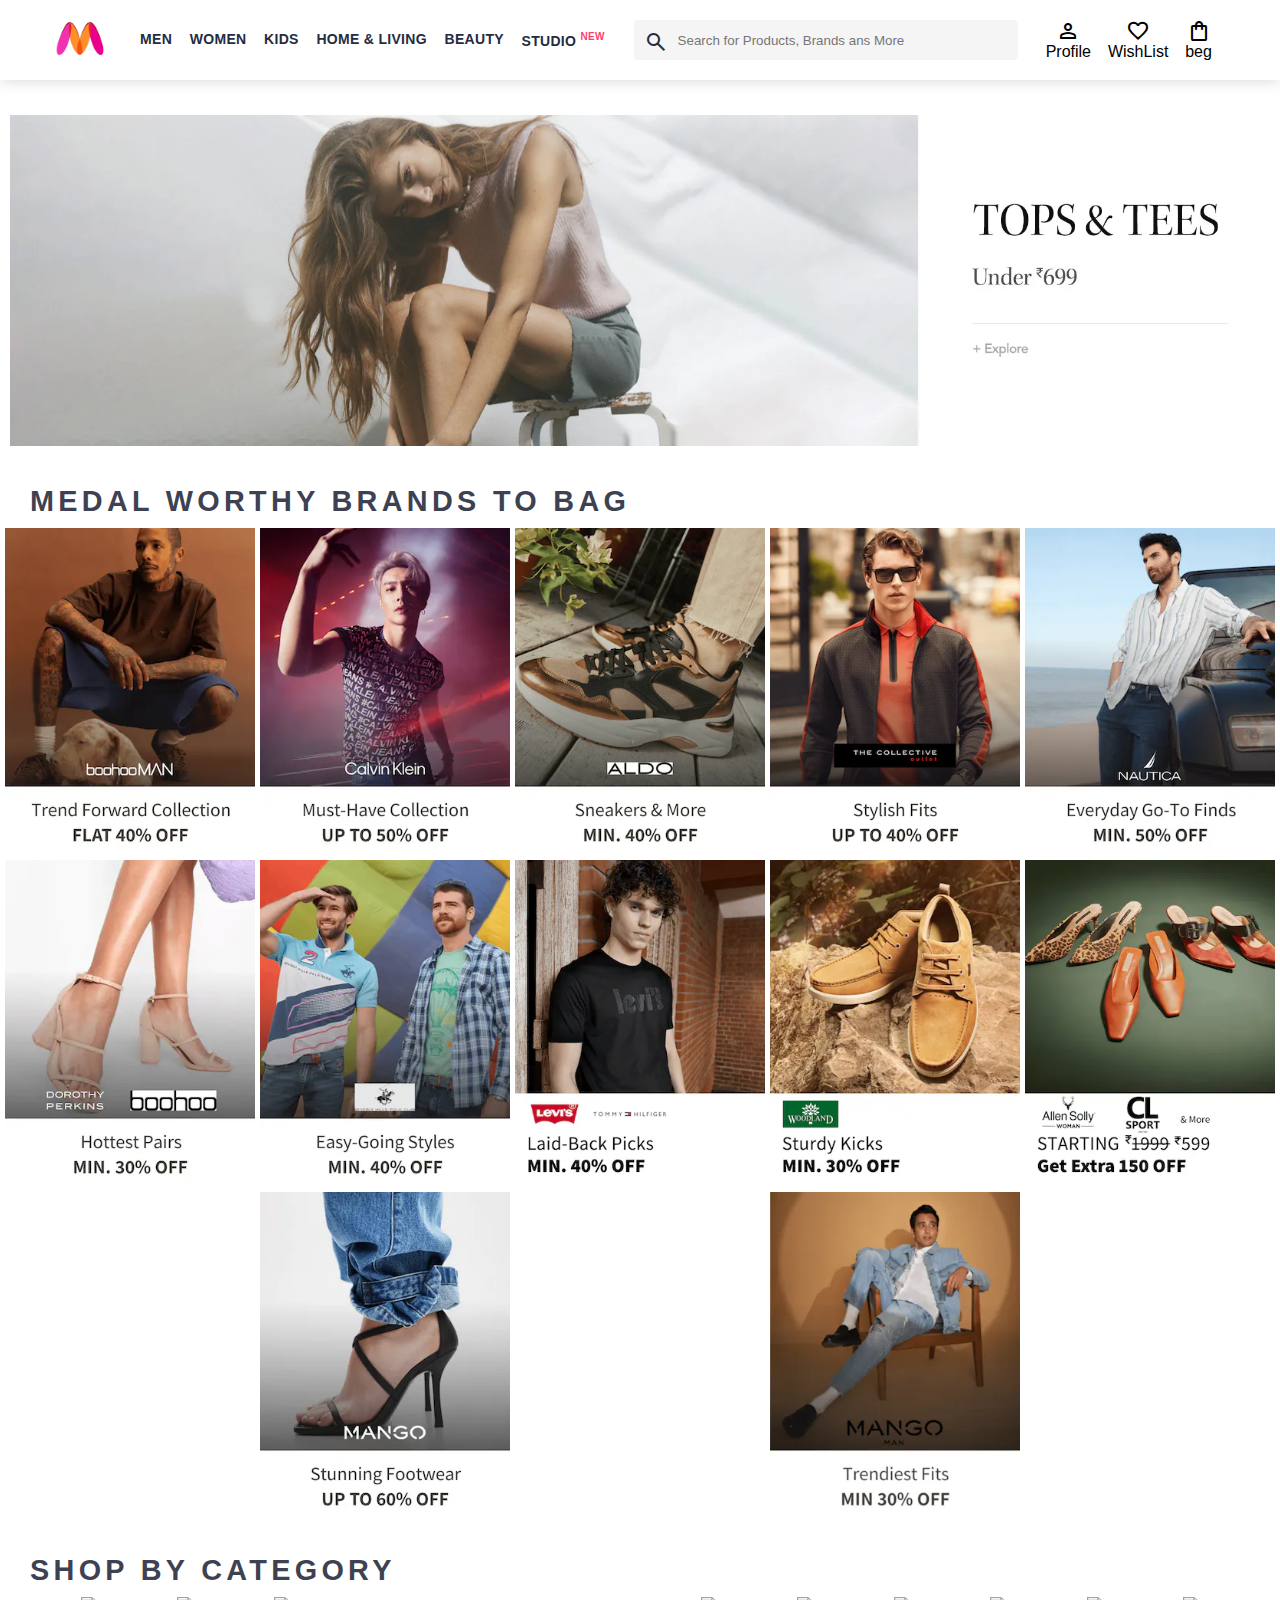
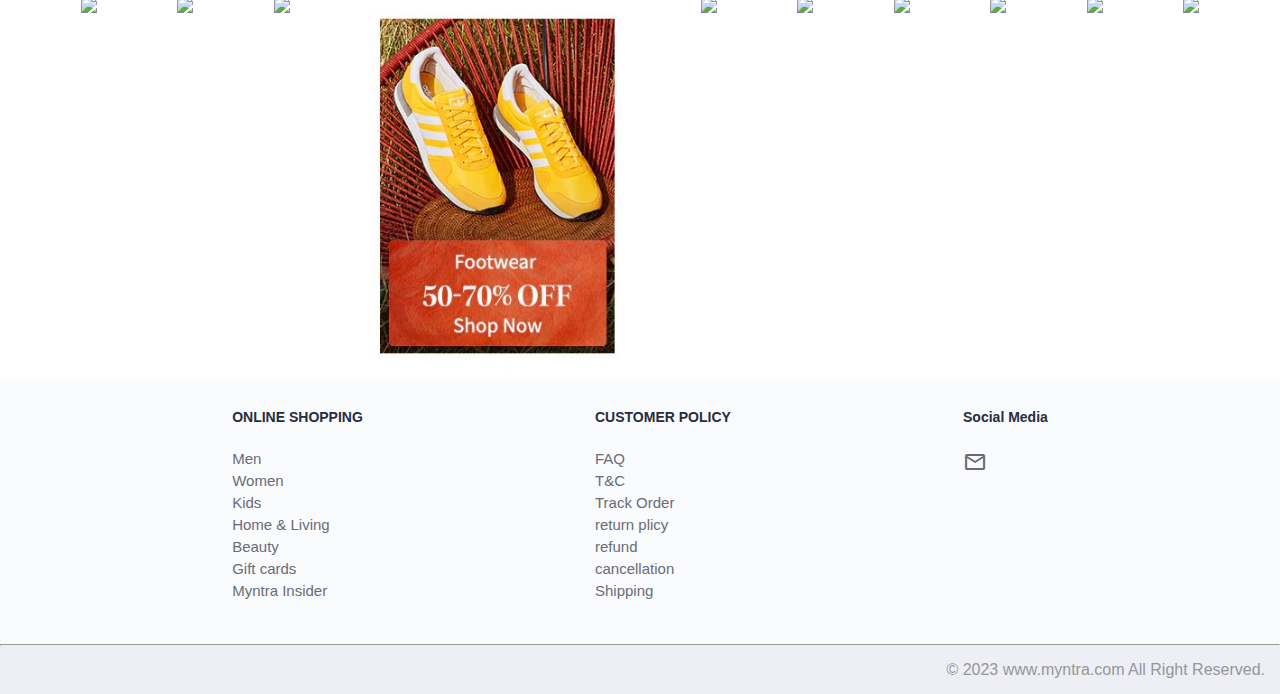
==== myntra Clone/index.html @ e17f5b50 "Add files via upload" ====
<!DOCTYPE html>
<html lang="en">
<head>
    <meta charset="UTF-8">
    <meta name="viewport" content="width=device-width, initial-scale=1.0">
    <link rel="stylesheet" href="index.css">
    <link rel="stylesheet" href="https://fonts.googleapis.com/css2?family=Material+Symbols+Outlined:opsz,wght,FILL,GRAD@24,400,0,0" />
    <title>Myntra Clone</title>
</head>
<body>
    <header>
        <div class="logo_container">
            <a href="#"><img class="myntra_home" src="image/myntra_logo.webp" alt="logo"></a>
        </div>
        <nav class="nav_bar">
            <a href="#">Men</a>
            <a href="#">Women</a>
            <a href="#">Kids</a>
            <a href="#">Home & Living</a>
            <a href="#">Beauty</a>
            <a href="#">Studio <sup>New</sup></a>
        </nav>
        <div class="search_bar">
            <span class="material-symbols-outlined search_icon">search</span>
            <input class="search_input" type="text" placeholder="Search for Products, Brands ans More">
        </div>
        <div class="action_bar">
            <div class="action_container">
                <span class="material-symbols-outlined action_icon">person</span>
                <span class="action_name">Profile</span>
            </div>

            <div class="action_container">
                <span class="material-symbols-outlined action_icon">favorite</span>
                <span class="action_name">WishList</span>
            </div>
            <div class="action_container">
                <span class="material-symbols-outlined action_icon">shopping_bag</span>
                <span class="action_name">beg</span>
            </div>
        </div>
    </header>
    <main>
        <div class="banner_container">
            <img src="image/banner1.jpg" alt="banerLogo">
        </div>
        <div class="category_heading">medal worthy Brands to bag</div>
        <div class="category_item">
            <a href="#"><img class="sale-item" src="image/offer/1.png"></a>
            <a href="#"><img class="sale-item" src="image/offer/2.png"></a>
            <a href="#"><img class="sale-item" src="image/offer/3.png"></a>
            <a href="#"><img class="sale-item" src="image/offer/4.png"></a>
            <a href="#"><img class="sale-item" src="image/offer/5.png"></a>
            <a href="#"><img class="sale-item" src="image/offer/6.png"></a>
            <a href="#"><img class="sale-item" src="image/offer/7.png"></a>
            <a href="#"><img class="sale-item" src="image/offer/8.png"></a>
            <a href="#"><img class="sale-item" src="image/offer/9.png"></a>
            <a href="#"><img class="sale-item" src="image/offer/10.png"></a>
            <a href="#"><img class="sale-item" src="image/offer/11.png"></a>
            <a href="#"><img class="sale-item" src="image/offer/12.png"></a>
        </div>
        <div class="category_heading">SHOP BY CATEGORY</div>
        <div class="category_item">
            <a href="#"><img class="sale-item" src="image/cat/1.JPG"></a>
            <a href="#"><img class="sale-item" src="image/cat/2.JPG"></a>
            <a href="#"><img class="sale-item" src="image/cat/3.JPG"></a>
            <a href="#"><img class="sale-item" src="image/cat/4.jpg"></a>
            <a href="#"><img class="sale-item" src="image/cat/5.JPG"></a>
            <a href="#"><img class="sale-item" src="image/cat/6.JPG"></a>
            <a href="#"><img class="sale-item" src="image/cat/7.JPG"></a>
            <a href="#"><img class="sale-item" src="image/cat/8.JPG"></a>
            <a href="#"><img class="sale-item" src="image/cat/9.JPG"></a>
            <a href="#"><img class="sale-item" src="image/cat/10.JPG"></a>
        </div>
    </main>

    <footer>

        <div class="footer_container">

            <div class="footer-col">
                <h3> ONLINE SHOPPING</h3>

            <a href="#">Men</a>
            <a href="#">Women</a>
            <a href="#">Kids</a>
            <a href="#">Home & Living</a>
            <a href="#">Beauty</a>
            <a href="#">Gift cards</a>
            <a href="#">Myntra Insider</a>
            
            </div>
            <div class="footer-col">
                <h3>CUSTOMER POLICY</h3>

            <a href="#">FAQ</a>
            <a href="#">T&C</a>
            <a href="#">Track Order</a>
            <a href="#">return plicy</a>
            <a href="#">refund</a>
            <a href="#">cancellation</a>
            <a href="#">Shipping</a>
            
            </div>
            <div class="footer-col">
                <h3>Social Media</h3>

            <a href="mailto:tpanchal219@gmail.com" ma><span class="material-symbols-outlined" >
                mail
                </span></a>
            </div>
        </div>
        <hr>

        <div class="copy-right">
            &copy; 2023 www.myntra.com All Right Reserved.  
        </div>
    </footer>
</body>
</html>
---- myntra Clone/index.css ----
*{
    margin: 0;
    padding: 0;
    font-family: Assistant,-apple-system,BlinkMacSystemFont,Segoe UI,Roboto,Helvetica,Arial,sans-serif;
    box-sizing: border-box;
}
header{
    display: flex;
    background-color: #ffffff;
    height: 80px;
    justify-content: space-between;
    align-items: center;
    /* border-bottom: 1px solid #d8d7d7; */
    box-shadow: 0 0 15px 0 #d5d4d4;
}
.myntra_home{
    height: 45px;
    
}
.logo_container{
    margin-left: 4%;
}
.action_bar{
    display: flex;
    margin-right: 4%;
    min-width: 200px;
    justify-content: space-evenly;
}
.nav_bar{
    display: flex;
    min-width: 500px;
    justify-content: space-evenly;
}
.nav_bar a{
    font-size: 14px;
    font-weight: 700;
    letter-spacing: .3px;
    color: #252c3f;
    text-transform: uppercase;
    text-decoration: none;
    padding: 30px 0;
    /* border-bottom: 3px solid #ffffff; */
}
.nav_bar a sup{
    font-size: 10px;
    color: #ff3f6c;
}
.search_bar{
    height: 40px;
    min-width: 200px;
    width: 30%;
    display: flex;
    align-items: center;
    
}
.search_icon{
    box-sizing: content-box;
    height: 20px;
    padding: 10px;
    background-color: #f5f5f6;
    color: #282c3f;
    font-weight: 100;
    border-radius: 4px 0 0 4px;
}
.search_input{
    color: #696e79;
    flex-grow: 1;
    background-color: #f5f5f6;
    height: 40px;
    border: 0;
    border-radius: 0 4px 4px 0;
}
.action_container{
    display: flex;
    flex-direction: column;
    align-items: center;
}
.nav_bar a:hover{
    padding: 30px 0 27px 0;
    border-bottom: 3px solid #f54e77;
}

/* MAIN SECTION */
.banner_container{
    margin: 30px 0;
    padding: 5px 10px;
}
.banner_container img{
    width: 100%;
}


.category_heading{
    text-transform: uppercase;
    color: #3e4152;
    letter-spacing: 0.15em;
    font-size: 1.8em;
    margin: 30px 0 10px 30px;
    max-height: 5em;
    font-weight: 700;
}
.category_item{
    display: flex;
    flex-wrap: wrap;
    justify-content: space-evenly;
}
.sale-item{
    width: 250px;
}

footer{
    background-color: #eeeff4;
}
.footer_container{
    padding: 30px 0 40px 0;;
    background-color: #fafbfc;
    display: flex;
    justify-content: space-evenly;

}
.footer-col{
    display: flex;
    flex-direction: column;
    
}
.footer-col h3{
    color: #282c3f;
    font-size: 14px;
    margin-bottom: 25px;
}
.footer-col a{
    text-decoration: none;
    color: #696b79;
    font-size: 15px;
    padding-bottom: 5px;

}
.copy-right{
    color: #94969f;
    text-align: end;
    padding: 15px;
}
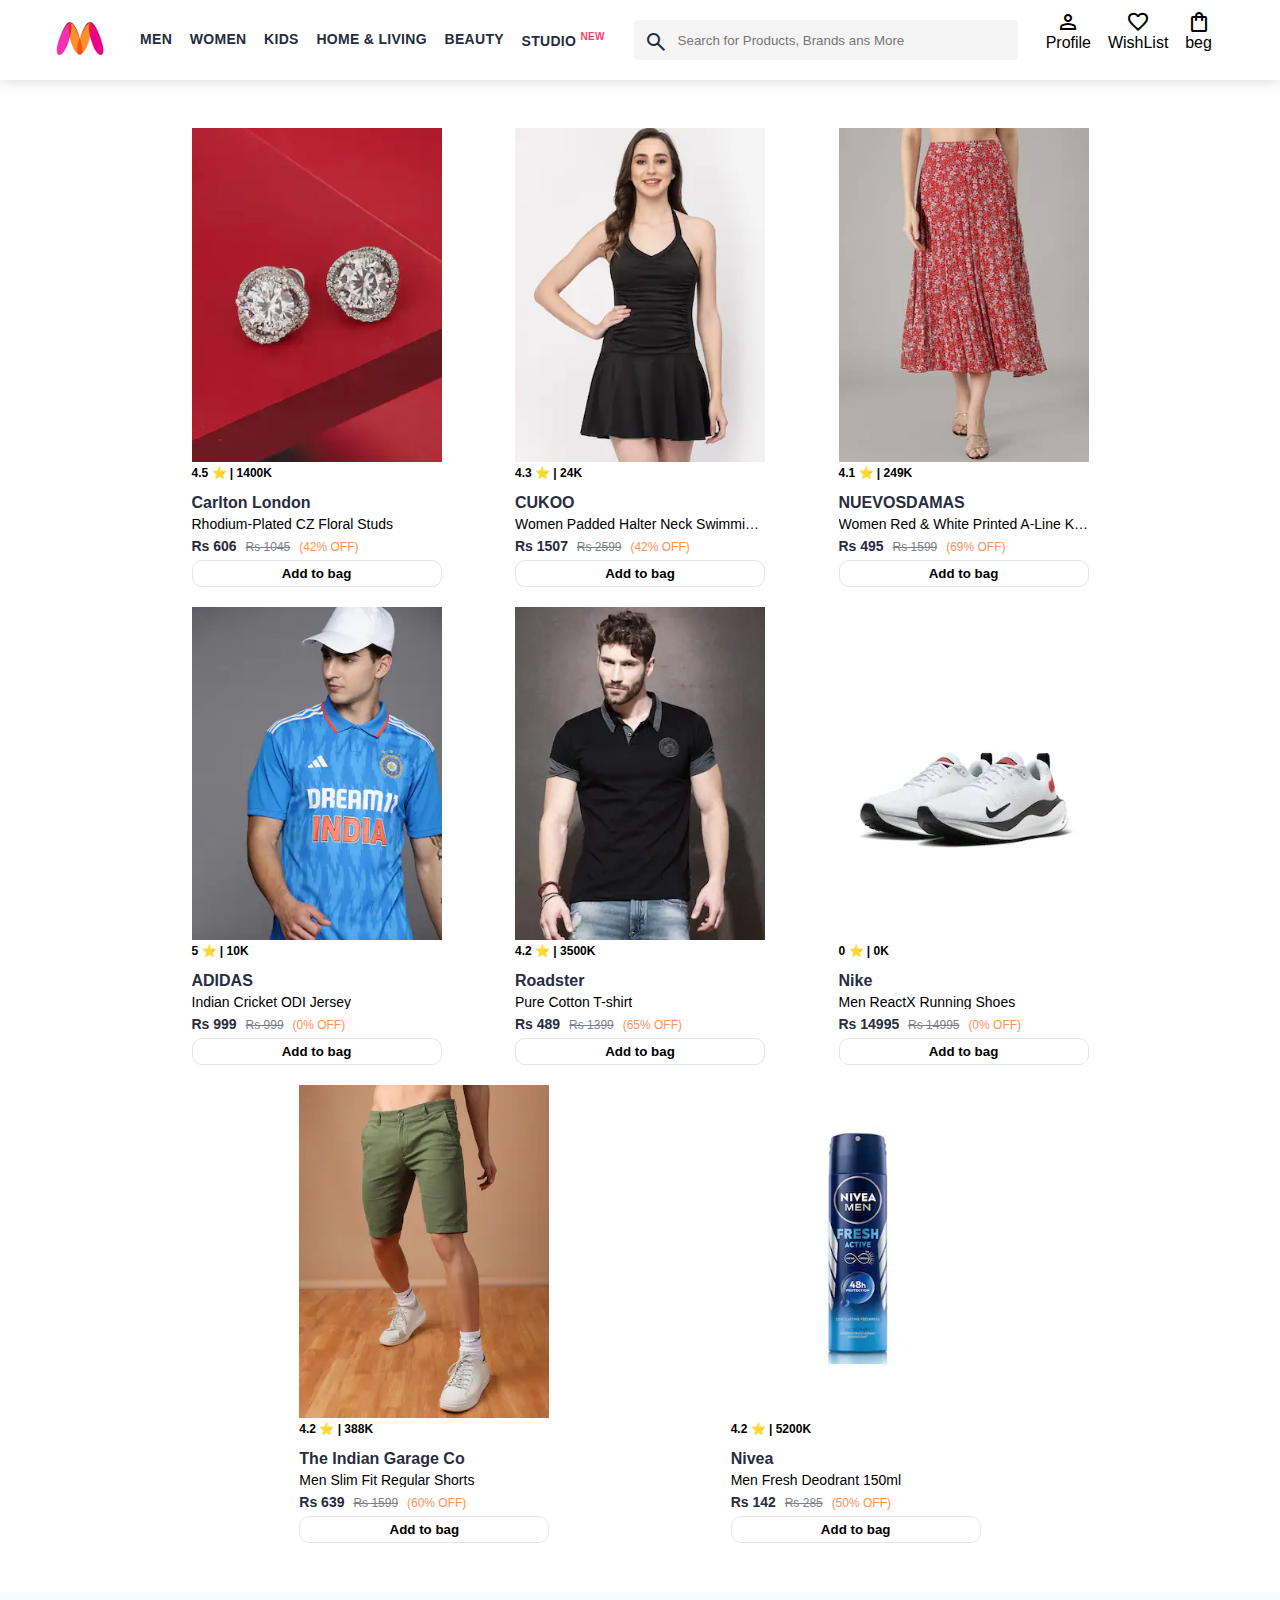
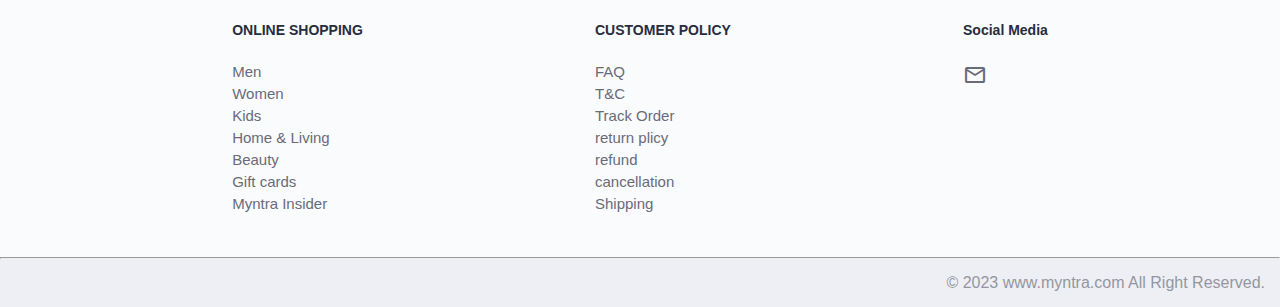
==== commit 53c1bc7f: "Add files via upload" ====
--- a/myntra Clone/index.html
+++ b/myntra Clone/index.html
@@ -34,13 +34,14 @@
                 <span class="material-symbols-outlined action_icon">favorite</span>
                 <span class="action_name">WishList</span>
             </div>
-            <div class="action_container">
+            <a class="action_container" href="pages/bag.html">
                 <span class="material-symbols-outlined action_icon">shopping_bag</span>
                 <span class="action_name">beg</span>
-            </div>
+                <span class="bag-item-count">0</span>
+            </a>
         </div>
     </header>
-    <main>
+    <!-- <main>
         <div class="banner_container">
             <img src="image/banner1.jpg" alt="banerLogo">
         </div>
@@ -72,8 +73,12 @@
             <a href="#"><img class="sale-item" src="image/cat/9.JPG"></a>
             <a href="#"><img class="sale-item" src="image/cat/10.JPG"></a>
         </div>
+    </main> -->
+    <main>
+       <div class="items-container">
+            
+       </div> 
     </main>
-
     <footer>
 
         <div class="footer_container">
@@ -116,5 +121,7 @@
             &copy; 2023 www.myntra.com All Right Reserved.  
         </div>
     </footer>
+    <script src="data/items.js"></script>
+    <script src="scripts/index.js"></script>
 </body>
 </html>--- a/myntra Clone/index.css
+++ b/myntra Clone/index.css
@@ -99,7 +99,7 @@
     max-height: 5em;
     font-weight: 700;
 }
-.category_item{
+.category_item, .items-container{
     display: flex;
     flex-wrap: wrap;
     justify-content: space-evenly;
@@ -139,4 +139,102 @@
     color: #94969f;
     text-align: end;
     padding: 15px;
+}
+
+.items-container{
+    width: 80%;
+    margin: 3% 10%;
+}
+
+.item-container{
+    width: 250px;
+    margin: 10px;
+}
+.item-image{
+    width: 100%;
+}
+.rating{
+    font-size: 12px;
+    font-weight: 700;
+}
+.company-name{
+    font-size:16px;
+    font-weight: 700;
+    line-height: 1;
+    color: #282c3f;
+    margin-top: 15px;
+    margin-bottom: 6px;
+    overflow: hidden;
+    text-overflow: ellipsis;
+    white-space: nowrap;
+}
+.item-name{
+    color: 535766;
+    font-size: 14px;
+    line-height: 1;
+    overflow: hidden;
+    text-overflow: ellipsis;
+    white-space: nowrap;
+    font-weight: 400;
+}
+.price{
+    margin-top: 8px;
+    font-size: 14px;
+    line-height: 15px;
+    color: #282c3f;
+    white-space: nowrap;
+}
+.current-price{
+    font-size: 14px;
+    font-weight: 700;
+    color: #282c3f;
+}
+.original-price{
+    text-decoration: line-through;
+    color: #7e818c;
+    font-weight: 400;
+    margin-left: 5px;
+    font-size: 12px;
+}
+.discount{
+    color:#ff905a;
+    font-weight: 400;
+    font-size: 12px;
+    margin-left: 5px;
+}
+.btn-add-bag{
+    margin-top: 5px;
+    width: 100%;
+    font-weight: 600;
+    background-color: white;
+    border: 1px solid rgb(231, 228, 228);
+    padding: 5px 15px;
+    border-radius: 10px;
+}
+.btn-add-bag:hover{
+    cursor: pointer;
+    background-color: #f54e77;
+}
+.bag-item-count{
+    background-color: #f16565;
+    white-space: nowrap;
+    text-align: center;
+    line-height: 18px;
+    padding: 0 6px;
+    height: 18px;
+    position: relative;
+    border-radius: 50%;
+    font-size: 12px;
+    color: #ffffff;
+    left: 13px;
+    top: -44px;
+    font-weight: 700;
+    cursor: pointer;
+}
+.action_container{
+    text-decoration: none;
+    color: black;
+}
+a.action_container:link{
+    color: black;
 }